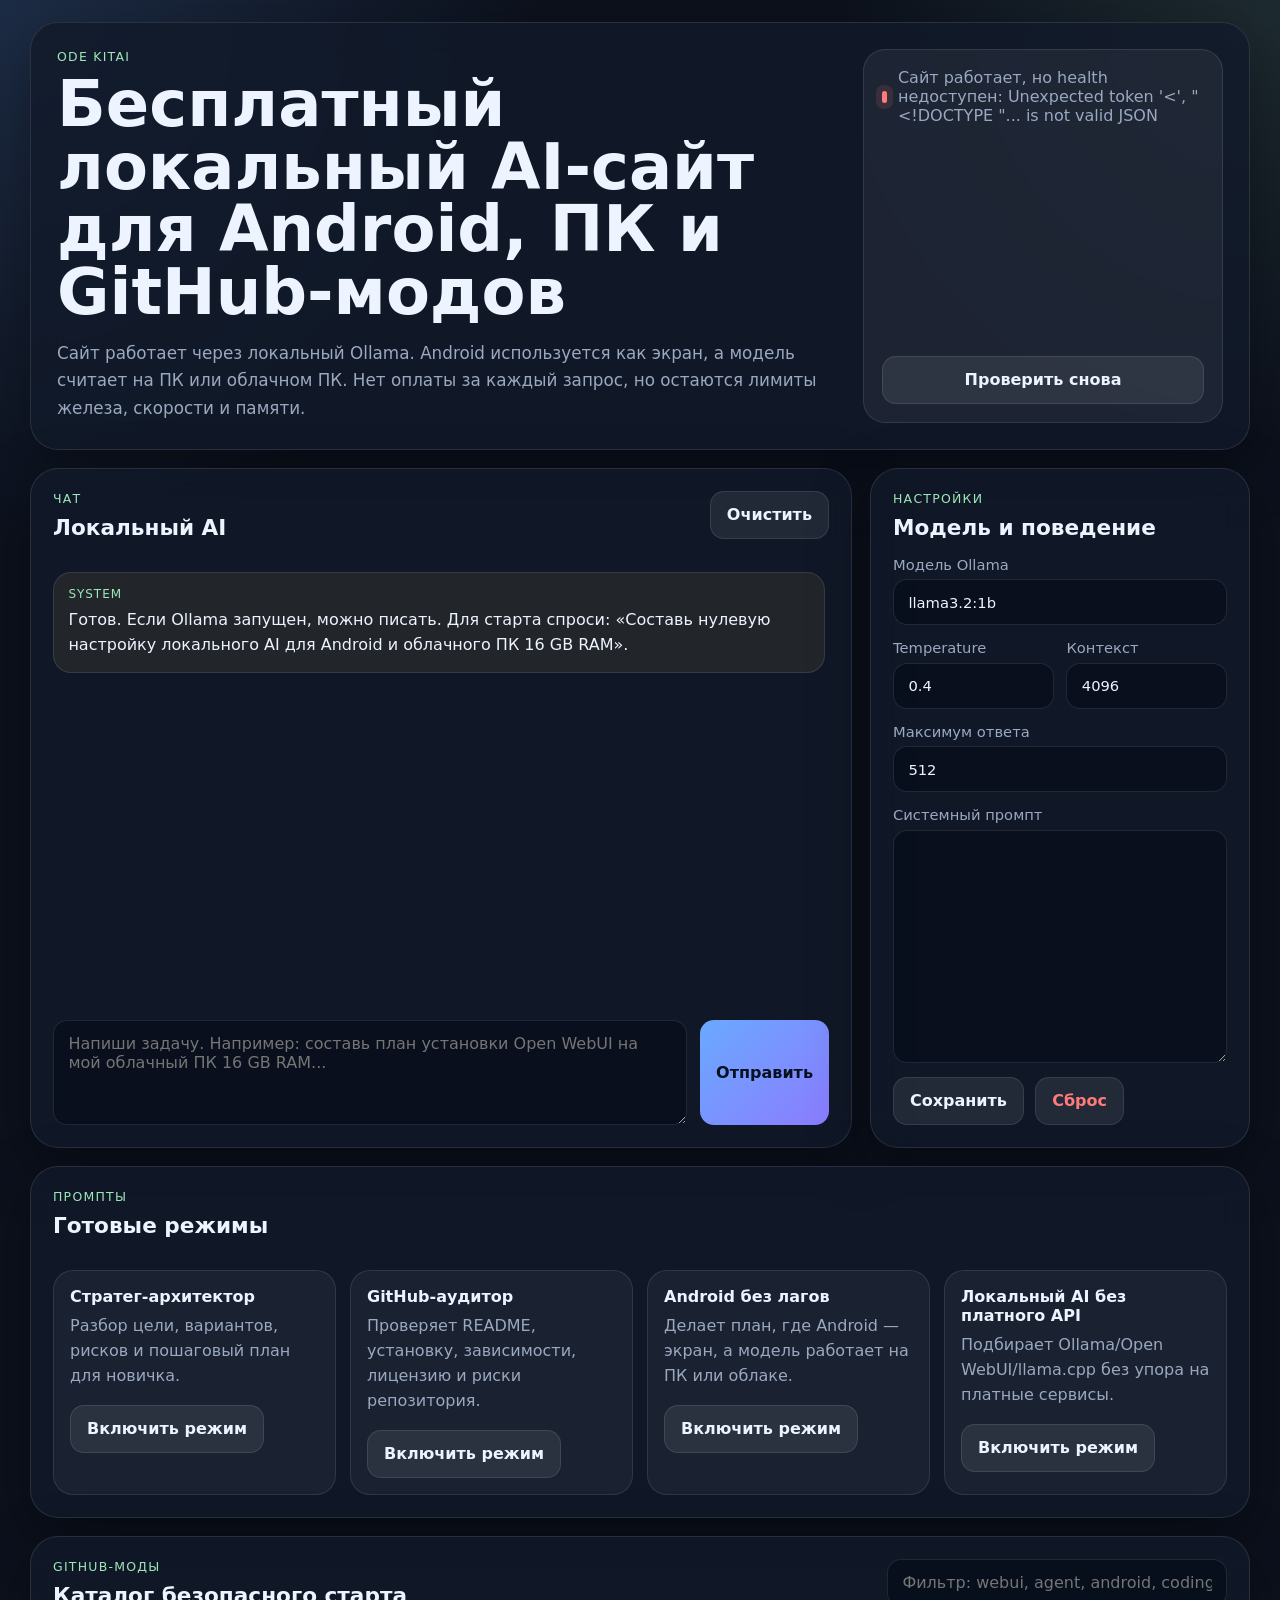
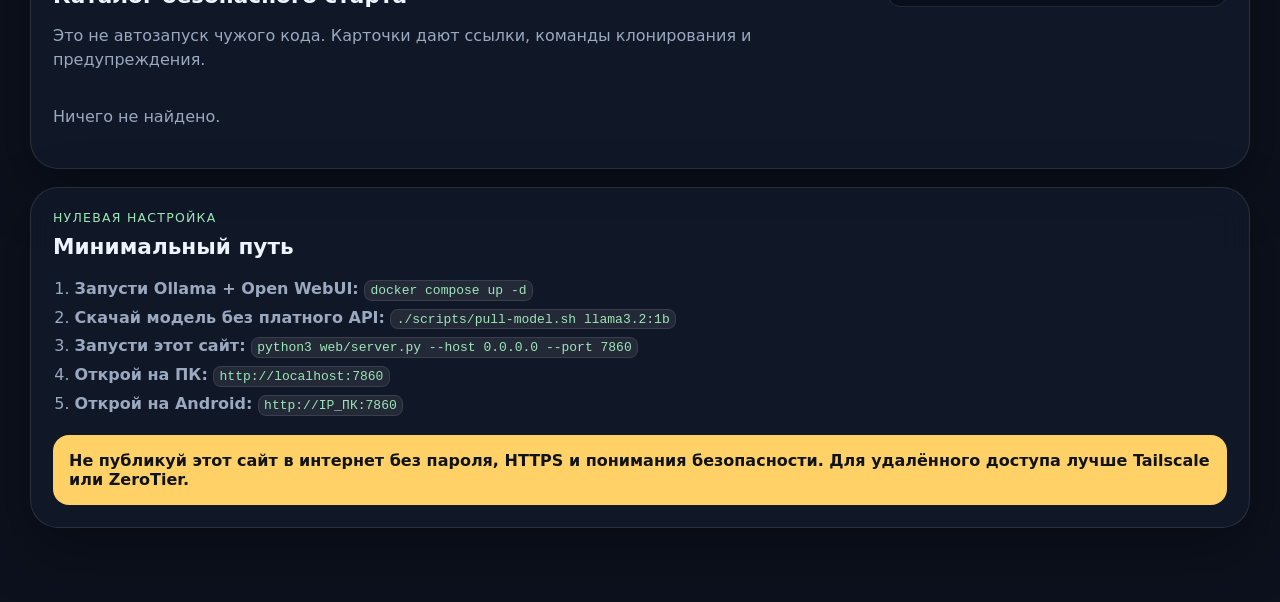
==== web/index.html @ 365e3303 "Add local AI website Co-authored-by: arena-agent <297053741+arena-agent@users.noreply.github.com>" ====
<!doctype html>
<html lang="ru">
<head>
  <meta charset="utf-8">
  <meta name="viewport" content="width=device-width, initial-scale=1">
  <title>Ode KitAi — бесплатный локальный AI-сайт</title>
  <link rel="stylesheet" href="styles.css">
</head>
<body>
  <div class="app-shell">
    <header class="hero">
      <div>
        <p class="eyebrow">Ode KitAi</p>
        <h1>Бесплатный локальный AI-сайт для Android, ПК и GitHub-модов</h1>
        <p class="hero-text">
          Сайт работает через локальный Ollama. Android используется как экран, а модель считает на ПК или облачном ПК.
          Нет оплаты за каждый запрос, но остаются лимиты железа, скорости и памяти.
        </p>
      </div>
      <div class="hero-card">
        <div class="status-row">
          <span class="dot" id="statusDot"></span>
          <span id="statusText">Проверяю Ollama...</span>
        </div>
        <button id="checkStatusBtn" class="secondary">Проверить снова</button>
      </div>
    </header>

    <main class="grid">
      <section class="panel chat-panel">
        <div class="panel-title-row">
          <div>
            <p class="eyebrow">Чат</p>
            <h2>Локальный AI</h2>
          </div>
          <button id="clearChatBtn" class="secondary">Очистить</button>
        </div>

        <div id="chatLog" class="chat-log" aria-live="polite"></div>

        <form id="chatForm" class="chat-form">
          <textarea id="userInput" rows="4" placeholder="Напиши задачу. Например: составь план установки Open WebUI на мой облачный ПК 16 GB RAM..."></textarea>
          <button id="sendBtn" type="submit">Отправить</button>
        </form>
      </section>

      <aside class="panel settings-panel">
        <p class="eyebrow">Настройки</p>
        <h2>Модель и поведение</h2>

        <label class="field">
          <span>Модель Ollama</span>
          <input id="modelInput" value="llama3.2:1b" autocomplete="off">
        </label>

        <div class="two-cols">
          <label class="field">
            <span>Temperature</span>
            <input id="temperatureInput" type="number" min="0" max="2" step="0.1" value="0.4">
          </label>
          <label class="field">
            <span>Контекст</span>
            <input id="contextInput" type="number" min="512" max="32768" step="512" value="4096">
          </label>
        </div>

        <label class="field">
          <span>Максимум ответа</span>
          <input id="predictInput" type="number" min="64" max="4096" step="64" value="512">
        </label>

        <label class="field">
          <span>Системный промпт</span>
          <textarea id="systemPromptInput" rows="12"></textarea>
        </label>

        <div class="button-row">
          <button id="saveSettingsBtn" class="secondary" type="button">Сохранить</button>
          <button id="resetSettingsBtn" class="secondary danger" type="button">Сброс</button>
        </div>
      </aside>
    </main>

    <section class="panel presets-panel">
      <div class="panel-title-row">
        <div>
          <p class="eyebrow">Промпты</p>
          <h2>Готовые режимы</h2>
        </div>
      </div>
      <div class="preset-grid" id="presetGrid"></div>
    </section>

    <section class="panel mods-panel">
      <div class="panel-title-row">
        <div>
          <p class="eyebrow">GitHub-моды</p>
          <h2>Каталог безопасного старта</h2>
          <p class="muted">Это не автозапуск чужого кода. Карточки дают ссылки, команды клонирования и предупреждения.</p>
        </div>
        <input id="modSearch" class="search" placeholder="Фильтр: webui, agent, android, coding...">
      </div>
      <div class="mods-grid" id="modsGrid"></div>
    </section>

    <section class="panel plan-panel">
      <p class="eyebrow">Нулевая настройка</p>
      <h2>Минимальный путь</h2>
      <ol class="steps">
        <li><strong>Запусти Ollama + Open WebUI:</strong> <code>docker compose up -d</code></li>
        <li><strong>Скачай модель без платного API:</strong> <code>./scripts/pull-model.sh llama3.2:1b</code></li>
        <li><strong>Запусти этот сайт:</strong> <code>python3 web/server.py --host 0.0.0.0 --port 7860</code></li>
        <li><strong>Открой на ПК:</strong> <code>http://localhost:7860</code></li>
        <li><strong>Открой на Android:</strong> <code>http://IP_ПК:7860</code></li>
      </ol>
      <p class="warning">
        Не публикуй этот сайт в интернет без пароля, HTTPS и понимания безопасности. Для удалённого доступа лучше Tailscale или ZeroTier.
      </p>
    </section>
  </div>

  <template id="messageTemplate">
    <article class="message">
      <div class="message-role"></div>
      <div class="message-content"></div>
    </article>
  </template>

  <script src="app.js"></script>
</body>
</html>
---- web/styles.css ----
:root {
  --bg: #0c111d;
  --panel: #121a2a;
  --panel-2: #172238;
  --text: #edf3ff;
  --muted: #9aa8c0;
  --line: rgba(255, 255, 255, 0.1);
  --accent: #6aa9ff;
  --accent-2: #9ee6b8;
  --danger: #ff7a7a;
  --warn: #ffd166;
  --shadow: 0 20px 60px rgba(0, 0, 0, 0.35);
  font-family: Inter, ui-sans-serif, system-ui, -apple-system, BlinkMacSystemFont, "Segoe UI", sans-serif;
}

* { box-sizing: border-box; }

body {
  margin: 0;
  background:
    radial-gradient(circle at top left, rgba(106, 169, 255, 0.18), transparent 34rem),
    radial-gradient(circle at top right, rgba(158, 230, 184, 0.12), transparent 28rem),
    var(--bg);
  color: var(--text);
}

button, input, textarea {
  font: inherit;
}

button {
  border: 0;
  border-radius: 14px;
  background: linear-gradient(135deg, var(--accent), #8b7cff);
  color: #07111f;
  cursor: pointer;
  font-weight: 750;
  padding: 0.85rem 1rem;
  transition: transform 0.15s ease, opacity 0.15s ease;
}

button:hover { transform: translateY(-1px); }
button:disabled { cursor: not-allowed; opacity: 0.55; transform: none; }

button.secondary {
  background: rgba(255, 255, 255, 0.08);
  color: var(--text);
  border: 1px solid var(--line);
}

button.danger { color: var(--danger); }

code {
  background: rgba(255, 255, 255, 0.08);
  border: 1px solid var(--line);
  border-radius: 8px;
  padding: 0.12rem 0.35rem;
  color: var(--accent-2);
}

.app-shell {
  width: min(1220px, calc(100% - 28px));
  margin: 0 auto;
  padding: 22px 0 56px;
}

.hero {
  display: grid;
  grid-template-columns: 1fr minmax(260px, 360px);
  gap: 18px;
  align-items: stretch;
  margin-bottom: 18px;
}

.hero, .panel {
  background: rgba(18, 26, 42, 0.82);
  border: 1px solid var(--line);
  border-radius: 28px;
  box-shadow: var(--shadow);
  backdrop-filter: blur(16px);
}

.hero { padding: 26px; }
.panel { padding: 22px; }

.eyebrow {
  color: var(--accent-2);
  font-size: 0.78rem;
  letter-spacing: 0.1em;
  margin: 0 0 0.55rem;
  text-transform: uppercase;
}

h1, h2, p { margin-top: 0; }
h1 { font-size: clamp(2rem, 5vw, 4rem); line-height: 0.98; max-width: 820px; margin-bottom: 1rem; }
h2 { font-size: 1.35rem; margin-bottom: 1rem; }

.hero-text {
  color: var(--muted);
  font-size: 1.05rem;
  line-height: 1.65;
  max-width: 860px;
  margin-bottom: 0;
}

.hero-card {
  display: flex;
  flex-direction: column;
  justify-content: space-between;
  gap: 1rem;
  border-radius: 22px;
  background: rgba(255, 255, 255, 0.055);
  border: 1px solid var(--line);
  padding: 18px;
}

.status-row {
  display: flex;
  align-items: center;
  gap: 0.7rem;
  color: var(--muted);
}

.dot {
  width: 12px;
  height: 12px;
  border-radius: 999px;
  background: var(--warn);
  box-shadow: 0 0 0 6px rgba(255, 209, 102, 0.12);
}

.dot.ok { background: var(--accent-2); box-shadow: 0 0 0 6px rgba(158, 230, 184, 0.12); }
.dot.bad { background: var(--danger); box-shadow: 0 0 0 6px rgba(255, 122, 122, 0.12); }

.grid {
  display: grid;
  grid-template-columns: minmax(0, 1fr) 380px;
  gap: 18px;
  margin-bottom: 18px;
}

.panel-title-row {
  display: flex;
  justify-content: space-between;
  gap: 1rem;
  align-items: flex-start;
  margin-bottom: 1rem;
}

.chat-panel { min-height: 640px; display: flex; flex-direction: column; }
.chat-log {
  flex: 1;
  min-height: 360px;
  max-height: 560px;
  overflow: auto;
  display: flex;
  flex-direction: column;
  gap: 0.8rem;
  padding-right: 4px;
}

.message {
  border: 1px solid var(--line);
  background: rgba(255, 255, 255, 0.045);
  border-radius: 18px;
  padding: 0.9rem;
}

.message.user { background: rgba(106, 169, 255, 0.12); }
.message.assistant { background: rgba(158, 230, 184, 0.08); }
.message.system { background: rgba(255, 209, 102, 0.08); }

.message-role {
  color: var(--accent-2);
  font-size: 0.75rem;
  letter-spacing: 0.08em;
  margin-bottom: 0.45rem;
  text-transform: uppercase;
}

.message-content {
  white-space: pre-wrap;
  line-height: 1.55;
  color: var(--text);
}

.chat-form {
  display: grid;
  grid-template-columns: 1fr auto;
  gap: 0.8rem;
  margin-top: 1rem;
}

textarea, input {
  width: 100%;
  border: 1px solid var(--line);
  border-radius: 14px;
  background: rgba(5, 10, 20, 0.55);
  color: var(--text);
  outline: none;
  padding: 0.85rem 0.9rem;
}

textarea:focus, input:focus { border-color: rgba(106, 169, 255, 0.85); }
textarea { resize: vertical; }

.field {
  display: grid;
  gap: 0.42rem;
  color: var(--muted);
  font-size: 0.92rem;
  margin-bottom: 0.85rem;
}

.two-cols { display: grid; grid-template-columns: 1fr 1fr; gap: 0.8rem; }
.button-row { display: flex; gap: 0.7rem; flex-wrap: wrap; }

.presets-panel, .mods-panel, .plan-panel { margin-bottom: 18px; }
.preset-grid, .mods-grid {
  display: grid;
  grid-template-columns: repeat(4, minmax(0, 1fr));
  gap: 14px;
}

.preset-card, .mod-card {
  border: 1px solid var(--line);
  border-radius: 20px;
  background: rgba(255, 255, 255, 0.045);
  padding: 16px;
}

.preset-card h3, .mod-card h3 { margin: 0 0 0.55rem; font-size: 1rem; }
.preset-card p, .mod-card p, .muted { color: var(--muted); line-height: 1.55; }

.tags { display: flex; flex-wrap: wrap; gap: 0.4rem; margin: 0.8rem 0; }
.tag {
  border: 1px solid var(--line);
  border-radius: 999px;
  padding: 0.2rem 0.55rem;
  color: var(--muted);
  font-size: 0.78rem;
}

.mod-actions { display: flex; flex-wrap: wrap; gap: 0.5rem; margin-top: 0.9rem; }
.mod-actions a {
  display: inline-flex;
  align-items: center;
  border-radius: 12px;
  border: 1px solid var(--line);
  color: var(--text);
  text-decoration: none;
  padding: 0.65rem 0.75rem;
  background: rgba(255, 255, 255, 0.06);
  font-weight: 700;
  font-size: 0.9rem;
}

.mod-actions button { padding: 0.65rem 0.75rem; font-size: 0.9rem; }
.search { max-width: 340px; }
.steps { color: var(--muted); line-height: 1.8; padding-left: 1.35rem; }
.warning {
  margin: 1rem 0 0;
  color: #10131a;
  background: var(--warn);
  border-radius: 16px;
  padding: 1rem;
  font-weight: 700;
}

.toast {
  position: fixed;
  right: 18px;
  bottom: 18px;
  max-width: 360px;
  background: #eef6ff;
  color: #07111f;
  border-radius: 16px;
  padding: 0.9rem 1rem;
  box-shadow: var(--shadow);
  z-index: 10;
}

@media (max-width: 980px) {
  .hero, .grid { grid-template-columns: 1fr; }
  .preset-grid, .mods-grid { grid-template-columns: repeat(2, minmax(0, 1fr)); }
  .chat-form { grid-template-columns: 1fr; }
}

@media (max-width: 620px) {
  .app-shell { width: min(100% - 18px, 1220px); padding-top: 9px; }
  .hero, .panel { border-radius: 20px; padding: 16px; }
  .preset-grid, .mods-grid, .two-cols { grid-template-columns: 1fr; }
  .panel-title-row { flex-direction: column; }
  .search { max-width: 100%; }
}
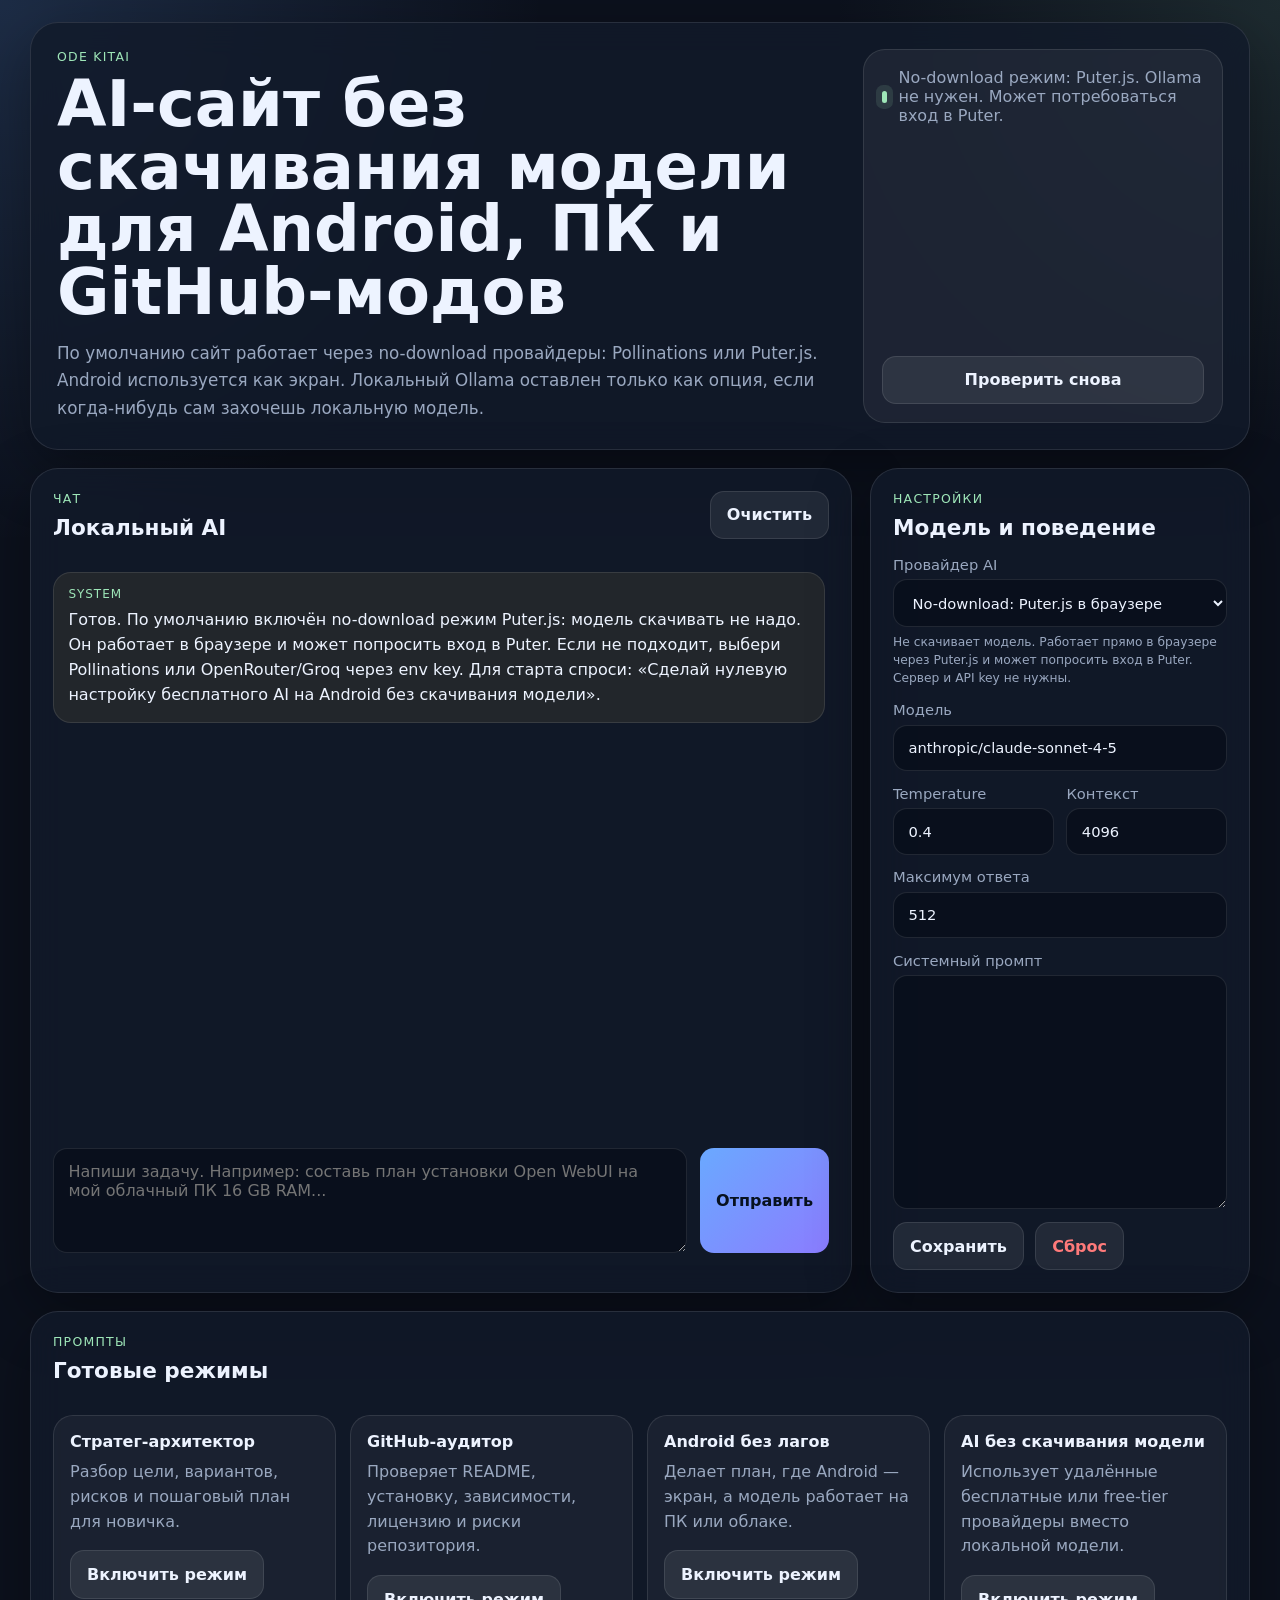
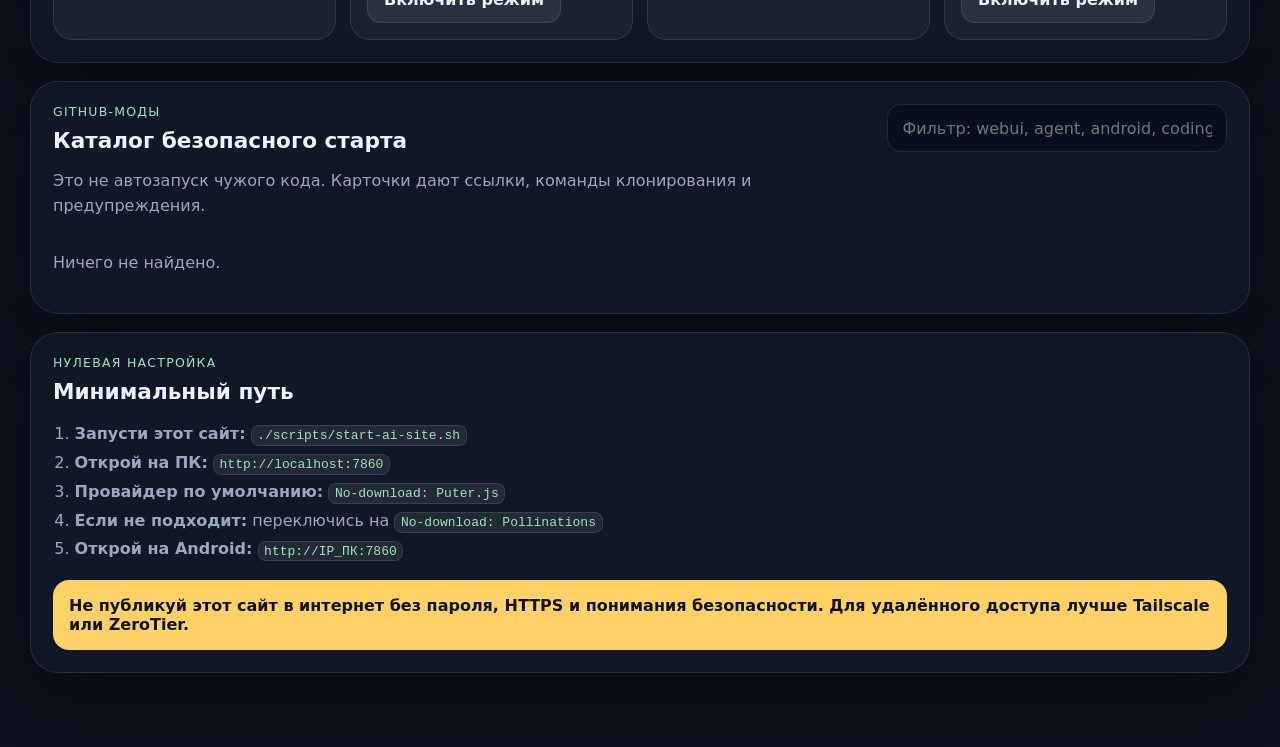
==== commit b43e86f3: "Add no-download AI website providers Co-authored-by: arena-agent <297053741+arena-agent@users.norepl" ====
--- a/web/index.html
+++ b/web/index.html
@@ -3,7 +3,7 @@
 <head>
   <meta charset="utf-8">
   <meta name="viewport" content="width=device-width, initial-scale=1">
-  <title>Ode KitAi — бесплатный локальный AI-сайт</title>
+  <title>Ode KitAi — AI-сайт без скачивания модели</title>
   <link rel="stylesheet" href="styles.css">
 </head>
 <body>
@@ -11,16 +11,16 @@
     <header class="hero">
       <div>
         <p class="eyebrow">Ode KitAi</p>
-        <h1>Бесплатный локальный AI-сайт для Android, ПК и GitHub-модов</h1>
+        <h1>AI-сайт без скачивания модели для Android, ПК и GitHub-модов</h1>
         <p class="hero-text">
-          Сайт работает через локальный Ollama. Android используется как экран, а модель считает на ПК или облачном ПК.
-          Нет оплаты за каждый запрос, но остаются лимиты железа, скорости и памяти.
+          По умолчанию сайт работает через no-download провайдеры: Pollinations или Puter.js. Android используется как экран.
+          Локальный Ollama оставлен только как опция, если когда-нибудь сам захочешь локальную модель.
         </p>
       </div>
       <div class="hero-card">
         <div class="status-row">
           <span class="dot" id="statusDot"></span>
-          <span id="statusText">Проверяю Ollama...</span>
+          <span id="statusText">Проверяю no-download режим...</span>
         </div>
         <button id="checkStatusBtn" class="secondary">Проверить снова</button>
       </div>
@@ -49,8 +49,21 @@
         <h2>Модель и поведение</h2>
 
         <label class="field">
-          <span>Модель Ollama</span>
-          <input id="modelInput" value="llama3.2:1b" autocomplete="off">
+          <span>Провайдер AI</span>
+          <select id="providerInput">
+            <option value="puter" selected>No-download: Puter.js в браузере</option>
+            <option value="pollinations">No-download: Pollinations</option>
+            <option value="openrouter">No-download: OpenRouter через env key</option>
+            <option value="groq">No-download: Groq через env key</option>
+            <option value="custom-openai">No-download: свой OpenAI-compatible API</option>
+            <option value="ollama">Local: Ollama</option>
+          </select>
+          <small id="providerHint" class="hint"></small>
+        </label>
+
+        <label class="field">
+          <span>Модель</span>
+          <input id="modelInput" value="anthropic/claude-sonnet-4-5" autocomplete="off">
         </label>
 
         <div class="two-cols">
@@ -107,10 +120,10 @@
       <p class="eyebrow">Нулевая настройка</p>
       <h2>Минимальный путь</h2>
       <ol class="steps">
-        <li><strong>Запусти Ollama + Open WebUI:</strong> <code>docker compose up -d</code></li>
-        <li><strong>Скачай модель без платного API:</strong> <code>./scripts/pull-model.sh llama3.2:1b</code></li>
-        <li><strong>Запусти этот сайт:</strong> <code>python3 web/server.py --host 0.0.0.0 --port 7860</code></li>
+        <li><strong>Запусти этот сайт:</strong> <code>./scripts/start-ai-site.sh</code></li>
         <li><strong>Открой на ПК:</strong> <code>http://localhost:7860</code></li>
+        <li><strong>Провайдер по умолчанию:</strong> <code>No-download: Puter.js</code></li>
+        <li><strong>Если не подходит:</strong> переключись на <code>No-download: Pollinations</code></li>
         <li><strong>Открой на Android:</strong> <code>http://IP_ПК:7860</code></li>
       </ol>
       <p class="warning">
--- a/web/styles.css
+++ b/web/styles.css
@@ -24,7 +24,7 @@
   color: var(--text);
 }
 
-button, input, textarea {
+button, input, textarea, select {
   font: inherit;
 }
 
@@ -191,7 +191,7 @@
   margin-top: 1rem;
 }
 
-textarea, input {
+textarea, input, select {
   width: 100%;
   border: 1px solid var(--line);
   border-radius: 14px;
@@ -201,8 +201,9 @@
   padding: 0.85rem 0.9rem;
 }
 
-textarea:focus, input:focus { border-color: rgba(106, 169, 255, 0.85); }
+textarea:focus, input:focus, select:focus { border-color: rgba(106, 169, 255, 0.85); }
 textarea { resize: vertical; }
+.hint { color: var(--muted); line-height: 1.45; }
 
 .field {
   display: grid;
